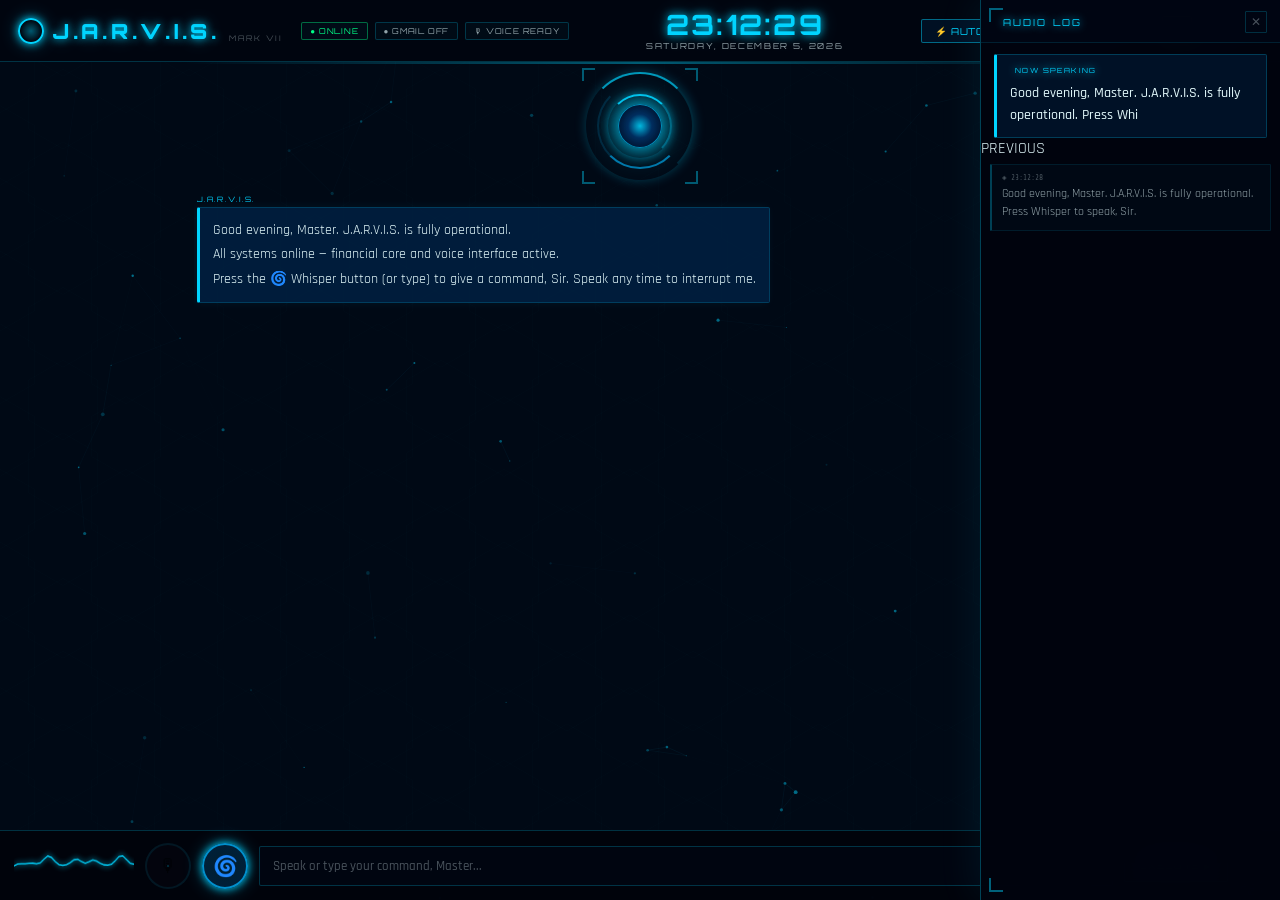
==== public/index.html @ 53404ca1 "JARVIS: institutional AI equity research terminal Voice-first NSE stock analysis on Claude (Opus 4.8" ====
<!DOCTYPE html>
<html lang="en">
<head>
  <meta charset="UTF-8">
  <meta name="viewport" content="width=device-width, initial-scale=1.0">
  <title>J.A.R.V.I.S. — Mark VII</title>
  <link href="https://fonts.googleapis.com/css2?family=Orbitron:wght@400;500;700;900&family=Rajdhani:wght@300;400;500;600;700&family=Share+Tech+Mono&display=swap" rel="stylesheet">
  <link rel="stylesheet" href="styles.css">
</head>
<body>
  <canvas id="bgCanvas"></canvas>

  <div class="jarvis-app">

    <!-- ═══ HEADER ═══ -->
    <header class="hud-header">
      <div class="header-left">
        <div class="logo-block">
          <div class="logo-arc"></div>
          <span class="logo-text">J.A.R.V.I.S.</span>
          <span class="logo-sub">MARK VII</span>
        </div>
        <div class="status-row">
          <span class="status-pill online" id="systemStatus">● ONLINE</span>
          <span class="status-pill" id="gmailPill">● GMAIL OFF</span>
          <span class="status-pill" id="voicePill">🎙 VOICE READY</span>
        </div>
      </div>

      <div class="header-center">
        <div class="clock-block">
          <div class="clock" id="clock">--:--:--</div>
          <div class="date" id="dateDisplay">Loading...</div>
        </div>
      </div>

      <div class="header-right">
        <div class="god-mode-block">
          <div class="god-mode-label">⚡ GOD MODE</div>
          <select id="modelSelector" class="model-select">
            <option value="auto" selected>⚡ AUTO — SMART ROUTE</option>
            <option value="claude-opus-4-7">⬛ OPUS 4.7 — MAX INTEL</option>
            <option value="claude-sonnet-4-6">◆ SONNET 4.6 — CORE</option>
            <option value="claude-haiku-4-5-20251001">▷ HAIKU 4.5 — RAPID FIRE</option>
          </select>
          <div class="model-indicator" id="modelIndicator">AUTO-ROUTING ACTIVE</div>
        </div>
        <div class="header-controls">
          <button class="ctrl-btn" id="voiceToggleBtn" title="Toggle voice output">🔊</button>
          <button class="ctrl-btn" id="audioLogBtn"    title="Audio Log / Speaking History">📜</button>
          <button class="ctrl-btn" id="briefingBtn"    title="Daily Briefing">📋</button>
          <button class="ctrl-btn" id="clearBtn"       title="Clear chat">🗑</button>
        </div>
      </div>
    </header>

    <!-- ═══ MAIN LAYOUT ═══ -->
    <div class="main-layout">

      <!-- LEFT: Gmail / Communications -->
      <aside class="panel left-panel" id="gmailPanel">
        <div class="panel-header">
          <span class="panel-title">✉ COMMUNICATIONS</span>
          <button class="panel-btn" id="gmailConnectBtn">CONNECT</button>
        </div>

        <div class="panel-stats" id="emailStats" style="display:none">
          <div class="stat-item">
            <span class="stat-val" id="unreadCount">0</span>
            <span class="stat-lbl">UNREAD</span>
          </div>
          <div class="stat-item">
            <span class="stat-val" id="priorityCount">0</span>
            <span class="stat-lbl">PRIORITY</span>
          </div>
        </div>

        <div class="panel-body" id="emailList">
          <div class="empty-state">
            <div class="empty-icon">✉</div>
            <div class="empty-title">Gmail Offline</div>
            <div class="empty-sub">Click CONNECT to authorise<br>Gmail access, Master.</div>
          </div>
        </div>

        <div class="panel-footer">
          <button class="footer-btn" id="refreshEmailsBtn" disabled>↻ REFRESH</button>
          <button class="footer-btn accent" id="getDailyBriefBtn" disabled>★ BRIEF ME</button>
        </div>
      </aside>

      <!-- CENTER: Arc Reactor + Chat -->
      <section class="center-hub">

        <!-- Arc Reactor -->
        <div class="arc-reactor" id="arcReactor">
          <div class="arc-ring ring-outer"></div>
          <div class="arc-ring ring-mid"></div>
          <div class="arc-ring ring-inner"></div>
          <div class="arc-core">
            <div class="arc-core-inner">
              <div class="arc-triangle"></div>
            </div>
          </div>
          <!-- Corner HUD decorators -->
          <div class="hud-corner tl"></div>
          <div class="hud-corner tr"></div>
          <div class="hud-corner bl"></div>
          <div class="hud-corner br"></div>
        </div>

        <!-- Scan line overlay -->
        <div class="scanline"></div>

        <!-- Chat messages -->
        <div class="chat-wrap">
          <div class="chat-messages" id="chatMessages"></div>

          <div class="thinking-bar" id="thinkingBar" style="display:none">
            <div class="thinking-dots"><span></span><span></span><span></span></div>
            <span class="thinking-text">Processing, Master...</span>
          </div>
        </div>

      </section>

      <!-- RIGHT: Financial Analysis -->
      <aside class="panel right-panel" id="financialPanel">
        <div class="panel-header">
          <span class="panel-title">📊 FINANCIAL CORE</span>
          <span class="fin-model-badge" id="finModelBadge">OPUS</span>
        </div>

        <div class="fin-tabs">
          <button class="fin-tab active" data-tab="analyze">ANALYZE</button>
          <button class="fin-tab" data-tab="model">MODEL</button>
          <button class="fin-tab" data-tab="report">REPORT</button>
          <button class="fin-tab" data-tab="results">RESULTS</button>
        </div>

        <!-- ANALYZE TAB -->
        <div class="fin-content active" id="tab-analyze">
          <select class="fin-select" id="analysisType">
            <option value="fundamental">Fundamental Analysis</option>
            <option value="technical">Technical Analysis</option>
            <option value="portfolio">Portfolio Analysis</option>
            <option value="dcf">DCF Valuation</option>
            <option value="risk">Risk Assessment</option>
            <option value="earnings">Earnings Analysis</option>
          </select>
          <textarea class="fin-textarea" id="financialInput"
            placeholder="Paste financial data, P&L, balance sheet, earnings, or describe what to analyse...

Example:
Company: Infosys
Revenue FY24: ₹153,670 Cr
Revenue FY23: ₹146,767 Cr
Net Profit FY24: ₹26,248 Cr
EBITDA margin: 24.6%
Current Price: ₹1,420
Market Cap: ₹5.9L Cr"></textarea>
          <div class="fin-model-row">
            <label>Analysis Model:</label>
            <select id="finAnalysisModel" class="fin-select-sm">
              <option value="claude-opus-4-7">OPUS 4.7 (Deep)</option>
              <option value="claude-sonnet-4-6">SONNET 4.6 (Fast)</option>
            </select>
          </div>
          <button class="fin-btn" id="analyzeBtn">⚡ ANALYZE</button>
        </div>

        <!-- MODEL TAB -->
        <div class="fin-content" id="tab-model">
          <select class="fin-select" id="modelType">
            <option value="dcf">DCF Model</option>
            <option value="lbo">LBO Model</option>
            <option value="comps">Comparable Companies</option>
            <option value="portfolio">Portfolio Optimizer</option>
          </select>
          <textarea class="fin-textarea" id="modelInput"
            placeholder="Enter model parameters...

DCF Example:
Revenue: $500M, Growth: 15%/yr (5yr), then 8%
EBITDA Margin: 28%
CapEx: 5% of revenue
Tax Rate: 25%
WACC: 10%
Terminal Growth: 3%

LBO Example:
Enterprise Value: $1.2B, EBITDA: $120M
Debt: 5x EBITDA senior + 1x mez
Hold period: 5 years
Exit multiple: 8x EBITDA"></textarea>
          <div class="fin-model-row">
            <label>Build with:</label>
            <select id="finBuildModel" class="fin-select-sm">
              <option value="claude-opus-4-7">OPUS 4.7 (Deep)</option>
              <option value="claude-sonnet-4-6">SONNET 4.6</option>
            </select>
          </div>
          <button class="fin-btn" id="buildModelBtn">⚡ BUILD MODEL</button>
        </div>

        <!-- REPORT TAB — real market data, no LLM needed -->
        <div class="fin-content" id="tab-report">
          <div class="fin-hint">Live NSE data → Excel model + institutional PDF. No API credits used.</div>
          <input type="text" class="fin-select" id="reportSymbol" placeholder="Stock symbol — e.g. INFY, TCS, RELIANCE" autocomplete="off" />
          <button class="fin-btn" id="genReportBtn">📊 GENERATE REPORT</button>
          <div class="report-status" id="reportStatus" style="display:none"></div>
          <div class="report-result" id="reportResult" style="display:none">
            <div class="report-verdict" id="reportVerdict"></div>
            <div class="report-summary" id="reportSummary"></div>
            <div class="report-downloads">
              <a class="fin-btn dl-btn" id="dlExcel" href="#" download>⬇ EXCEL MODEL</a>
              <a class="fin-btn dl-btn" id="dlPdf" href="#" download>⬇ INSTITUTIONAL PDF</a>
            </div>
          </div>
        </div>

        <!-- RESULTS TAB -->
        <div class="fin-content" id="tab-results">
          <div id="analysisResults" class="results-body">
            <div class="empty-state">
              <div class="empty-icon">📊</div>
              <div class="empty-title">No Analysis Yet</div>
              <div class="empty-sub">Run an analysis or model<br>to see results here.</div>
            </div>
          </div>

          <div class="validation-block" id="validationBlock" style="display:none">
            <div class="val-header">
              <span>🛡 VALIDATION AGENT</span>
              <span class="val-score" id="valScore">—</span>
            </div>
            <div class="val-grid" id="valGrid"></div>
            <div class="val-verdict" id="valVerdict"></div>
          </div>
        </div>

      </aside>
    </div>

    <!-- ═══ VOICE FOOTER ═══ -->
    <footer class="voice-footer">
      <canvas class="viz-canvas" id="vizCanvas" width="200" height="48"></canvas>

      <button class="mic-btn" id="micBtn" title="Click to toggle continuous listening">
        <span class="mic-icon" id="micIcon">🎙</span>
        <div class="mic-ring ring1"></div>
        <div class="mic-ring ring2"></div>
      </button>

      <button class="mic-btn whisper-btn" id="whisperBtn" title="Whisper Flow — click to record, click again to transcribe">
        <span class="mic-icon" id="whisperIcon">🌀</span>
      </button>

      <div class="input-wrap">
        <input type="text" class="message-input" id="messageInput"
          placeholder="Speak or type your command, Master..." autocomplete="off" />
        <div class="input-glow"></div>
      </div>

      <button class="send-btn" id="sendBtn">EXECUTE ▶</button>

      <div class="voice-status" id="voiceStatus">STANDBY</div>
    </footer>

  </div>

  <!-- ═══ SPEAKING SIDEBAR ═══ -->
  <aside class="speaking-sidebar" id="speakingSidebar">

    <div class="sb-header">
      <div class="sb-title-row">
        <div class="sb-wave-bars">
          <span></span><span></span><span></span><span></span><span></span>
        </div>
        <span class="sb-title">AUDIO LOG</span>
      </div>
      <button class="sb-close" id="sidebarClose" title="Close">✕</button>
    </div>

    <!-- Currently speaking block -->
    <div class="sb-now" id="sbNow" style="display:none">
      <div class="sb-now-label">
        <span class="sb-now-dot"></span>NOW SPEAKING
      </div>
      <div class="sb-now-text" id="sbNowText"></div>
      <div class="sb-now-cursor" id="sbCursor"></div>
    </div>

    <!-- History -->
    <div class="sb-history-label" id="sbHistLabel" style="display:none">PREVIOUS</div>
    <div class="sb-history" id="sbHistory"></div>

  </aside>

  <script src="app.js"></script>
</body>
</html>
---- public/styles.css ----
@import url('https://fonts.googleapis.com/css2?family=Orbitron:wght@400;700;900&family=Rajdhani:wght@400;500;600;700&family=Share+Tech+Mono&display=swap');
:root{
  --arc:#00d4ff;--arc2:#0090cc;--arc3:#003366;
  --gold:#ffc107;--red:#cc2200;--red2:#ff4422;--green:#00ff88;--warn:#ff9900;
  --bg:#000915;--bg2:#000c1e;--panel:rgba(0,12,28,.88);
  --border:rgba(0,212,255,.22);--border2:rgba(0,212,255,.45);
  --text:#e0f7fa;--text2:rgba(224,247,250,.65);--text3:rgba(224,247,250,.32);
  --fhud:'Orbitron',sans-serif;--fbody:'Rajdhani',sans-serif;--fmono:'Share Tech Mono',monospace;
  --glow:0 0 8px var(--arc),0 0 20px rgba(0,212,255,.3);
  --glow2:0 0 16px var(--arc),0 0 40px rgba(0,212,255,.25);
}
*,*::before,*::after{box-sizing:border-box;margin:0;padding:0}
html,body{height:100%;overflow:hidden;background:var(--bg)}
body{font-family:var(--fbody);color:var(--text);-webkit-font-smoothing:antialiased}
::-webkit-scrollbar{width:4px}::-webkit-scrollbar-track{background:transparent}
::-webkit-scrollbar-thumb{background:var(--arc3);border-radius:2px}

/* ── Setup ─────────────────────── */
.setup-overlay{position:fixed;inset:0;z-index:1000;background:rgba(0,6,16,.97);display:flex;align-items:center;justify-content:center;backdrop-filter:blur(4px)}
.setup-box{display:flex;flex-direction:column;align-items:center;gap:14px;padding:40px 44px;background:rgba(0,10,24,.9);border:1px solid var(--border2);box-shadow:0 0 60px rgba(0,212,255,.12);max-width:440px;width:90%;position:relative}
.setup-box::before,.setup-box::after{content:'';position:absolute;width:18px;height:18px;border-color:rgba(0,212,255,.5);border-style:solid}
.setup-box::before{top:10px;left:10px;border-width:2px 0 0 2px}
.setup-box::after{bottom:10px;right:10px;border-width:0 2px 2px 0}
.setup-arc-outer{width:72px;height:72px;border-radius:50%;border:2px solid var(--arc);background:radial-gradient(circle,rgba(0,212,255,.35) 0%,transparent 70%);box-shadow:var(--glow2);animation:pulse-core 2.5s ease-in-out infinite;display:flex;align-items:center;justify-content:center}
.setup-arc-inner{width:32px;height:32px;border-radius:50%;border:2px solid var(--arc2);background:radial-gradient(circle,rgba(0,212,255,.7),rgba(0,60,120,.8));box-shadow:var(--glow)}
.setup-logo{font-family:var(--fhud);font-size:1.8rem;font-weight:900;letter-spacing:.2em;color:var(--arc);text-shadow:var(--glow2)}
.setup-sub{font-family:var(--fhud);font-size:.5rem;letter-spacing:.2em;color:var(--text3);text-align:center}
.setup-divider{width:100%;height:1px;background:var(--border)}
.setup-label{font-family:var(--fhud);font-size:.52rem;letter-spacing:.12em;color:var(--text2);text-align:center}
.setup-input{width:100%;background:rgba(0,8,20,.9);border:1px solid var(--border);color:var(--arc);font-family:var(--fmono);font-size:.85rem;padding:10px 14px;outline:none;border-radius:2px;letter-spacing:.06em}
.setup-input:focus{border-color:var(--arc);box-shadow:var(--glow)}
.setup-hint{font-size:.68rem;color:var(--text3);text-align:center;line-height:1.5}
.setup-btn{font-family:var(--fhud);font-size:.65rem;letter-spacing:.2em;padding:12px 32px;background:rgba(0,212,255,.1);border:1px solid var(--border2);color:var(--arc);cursor:pointer;transition:all .25s;width:100%}
.setup-btn:hover{background:rgba(0,212,255,.22);box-shadow:var(--glow2)}
.setup-error{font-family:var(--fhud);font-size:.55rem;letter-spacing:.1em;color:var(--red2);text-align:center}

/* ── Background ────────────────── */
#bgCanvas{position:fixed;inset:0;z-index:0;pointer-events:none}

/* ── App ───────────────────────── */
.jarvis-app{position:relative;z-index:1;height:100vh;display:flex;flex-direction:column;overflow:hidden}

/* ── Header ────────────────────── */
.hud-header{height:62px;flex-shrink:0;display:flex;align-items:center;justify-content:space-between;padding:0 18px;background:rgba(0,6,16,.96);border-bottom:1px solid var(--border);backdrop-filter:blur(12px)}
.header-left{display:flex;align-items:center;gap:18px}
.logo-block{display:flex;align-items:center;gap:9px}
.logo-arc{width:26px;height:26px;border-radius:50%;border:2px solid var(--arc);background:radial-gradient(circle,rgba(0,212,255,.4),transparent 70%);box-shadow:var(--glow);animation:pulse-core 3s ease-in-out infinite}
.logo-text{font-family:var(--fhud);font-size:1.3rem;font-weight:900;letter-spacing:.18em;color:var(--arc);text-shadow:var(--glow)}
.logo-sub{font-family:var(--fhud);font-size:.48rem;letter-spacing:.25em;color:var(--text3);align-self:flex-end;margin-bottom:1px}
.status-row{display:flex;gap:7px}
.status-pill{font-family:var(--fhud);font-size:.5rem;letter-spacing:.1em;padding:3px 8px;border:1px solid var(--border);color:var(--text2);background:rgba(0,212,255,.03);white-space:nowrap;border-radius:2px}
.status-pill.online{color:var(--green);border-color:rgba(0,255,136,.4)}
.header-center{text-align:center}
.clock{font-family:var(--fhud);font-size:1.75rem;font-weight:700;color:var(--arc);text-shadow:var(--glow);letter-spacing:.08em;line-height:1}
.date{font-family:var(--fhud);font-size:.52rem;letter-spacing:.2em;color:var(--text2);margin-top:2px;text-transform:uppercase}
.header-right{display:flex;align-items:center;gap:12px}
.god-mode-block{display:flex;flex-direction:column;align-items:flex-end;gap:2px}
.god-mode-label{font-family:var(--fhud);font-size:.48rem;letter-spacing:.2em;color:var(--gold);text-shadow:0 0 8px var(--gold)}
.model-select{font-family:var(--fhud);font-size:.6rem;letter-spacing:.06em;background:rgba(0,18,38,.9);border:1px solid var(--border2);color:var(--arc);padding:4px 9px;cursor:pointer;outline:none;border-radius:2px}
.model-select option{background:var(--bg2)}
.model-indicator{font-family:var(--fhud);font-size:.43rem;letter-spacing:.15em;color:var(--text3)}
.header-controls{display:flex;gap:5px}
.ctrl-btn{width:30px;height:30px;background:rgba(0,18,38,.8);border:1px solid var(--border);color:var(--text2);font-size:.82rem;cursor:pointer;border-radius:2px;transition:all .2s;display:flex;align-items:center;justify-content:center}
.ctrl-btn:hover{border-color:var(--arc);color:var(--arc);box-shadow:var(--glow)}
.ctrl-btn.active{color:var(--gold);border-color:var(--gold);box-shadow:0 0 8px var(--gold)}

/* ── Layout ────────────────────── */
.main-layout{flex:1;display:grid;grid-template-columns:240px 1fr 280px;overflow:hidden;min-height:0}
.panel{background:var(--panel);border-right:1px solid var(--border);display:flex;flex-direction:column;overflow:hidden;backdrop-filter:blur(8px)}
.right-panel{border-right:none;border-left:1px solid var(--border)}
.panel-header{padding:9px 13px;border-bottom:1px solid var(--border);display:flex;align-items:center;justify-content:space-between;flex-shrink:0;background:rgba(0,8,20,.6)}
.panel-title{font-family:var(--fhud);font-size:.58rem;letter-spacing:.2em;color:var(--arc);text-shadow:var(--glow)}
.panel-body{flex:1;overflow-y:auto;padding:7px;display:flex;flex-direction:column;gap:5px}

/* Quick ops */
.quick-ops{display:grid;grid-template-columns:1fr 1fr;gap:5px;padding:8px}
.qop-btn{font-family:var(--fhud);font-size:.5rem;letter-spacing:.08em;padding:8px 4px;background:rgba(0,212,255,.05);border:1px solid var(--border);color:var(--text2);cursor:pointer;transition:all .2s;text-align:center;border-radius:1px}
.qop-btn:hover{border-color:var(--arc);color:var(--arc);background:rgba(0,212,255,.1);box-shadow:var(--glow)}

/* Mission log items */
.log-item{padding:7px 9px;background:rgba(0,212,255,.03);border:1px solid var(--border);border-left:2px solid var(--arc3);border-radius:1px;flex-shrink:0;cursor:pointer;transition:all .2s}
.log-item:hover{border-left-color:var(--arc);background:rgba(0,212,255,.07)}
.log-item-role{font-family:var(--fhud);font-size:.44rem;letter-spacing:.1em;color:var(--arc);margin-bottom:3px}
.log-item.user .log-item-role{color:var(--gold)}
.log-item-text{font-size:.72rem;color:var(--text2);line-height:1.4;display:-webkit-box;-webkit-line-clamp:2;-webkit-box-orient:vertical;overflow:hidden}
.log-item-time{font-family:var(--fmono);font-size:.5rem;color:var(--text3);margin-top:3px}

/* ── Center ────────────────────── */
.center-hub{display:flex;flex-direction:column;align-items:center;padding:10px 14px;overflow:hidden;position:relative}
.arc-reactor{position:relative;width:108px;height:108px;flex-shrink:0;margin-bottom:10px}
.arc-ring{position:absolute;border-radius:50%;border:2px solid transparent}
.ring-outer{inset:0;border-top-color:rgba(0,212,255,.7);border-right-color:rgba(0,212,255,.15);animation:spin-cw 8s linear infinite;box-shadow:0 0 12px rgba(0,212,255,.25)}
.ring-mid{inset:11px;border-bottom-color:rgba(0,144,204,.8);border-left-color:rgba(0,144,204,.2);animation:spin-ccw 5s linear infinite}
.ring-inner{inset:22px;border-top-color:rgba(0,212,255,.9);border-right-color:rgba(0,212,255,.35);animation:spin-cw 3s linear infinite;box-shadow:0 0 8px rgba(0,212,255,.35)}
.arc-core{position:absolute;inset:32px;background:radial-gradient(circle,rgba(0,212,255,.9) 0%,rgba(0,100,200,.5) 40%,rgba(0,20,60,.8) 100%);border-radius:50%;border:1px solid rgba(0,212,255,.6);box-shadow:0 0 20px var(--arc),0 0 40px rgba(0,212,255,.45),inset 0 0 20px rgba(0,0,0,.5);animation:pulse-core 2s ease-in-out infinite;display:flex;align-items:center;justify-content:center}
.arc-core-inner{width:22px;height:22px;display:flex;align-items:center;justify-content:center}
.arc-tri{width:0;height:0;border-left:7px solid transparent;border-right:7px solid transparent;border-bottom:12px solid rgba(0,212,255,.9);filter:drop-shadow(0 0 5px var(--arc));animation:spin-cw 4s linear infinite}
.hud-corner{position:absolute;width:13px;height:13px;border-color:rgba(0,212,255,.4);border-style:solid}
.hud-corner.tl{top:-4px;left:-4px;border-width:2px 0 0 2px}
.hud-corner.tr{top:-4px;right:-4px;border-width:2px 2px 0 0}
.hud-corner.bl{bottom:-4px;left:-4px;border-width:0 0 2px 2px}
.hud-corner.br{bottom:-4px;right:-4px;border-width:0 2px 2px 0}
.scanline{position:absolute;top:0;left:0;right:0;height:2px;background:linear-gradient(90deg,transparent,rgba(0,212,255,.4),transparent);animation:scanline 6s linear infinite;pointer-events:none;z-index:5}
.chat-wrap{flex:1;display:flex;flex-direction:column;width:100%;min-height:0;overflow:hidden}
.chat-messages{flex:1;overflow-y:auto;padding:5px 3px;display:flex;flex-direction:column;gap:9px;scroll-behavior:smooth}
.msg{max-width:90%;animation:fade-up .3s ease-out}
.msg.jarvis{align-self:flex-start}.msg.user{align-self:flex-end}
.msg-header{font-family:var(--fhud);font-size:.46rem;letter-spacing:.15em;margin-bottom:3px}
.msg.jarvis .msg-header{color:var(--arc)}.msg.user .msg-header{color:var(--gold);text-align:right}
.msg-bubble{padding:9px 13px;border-radius:2px;font-size:.86rem;line-height:1.55}
.msg.jarvis .msg-bubble{background:rgba(0,38,76,.7);border:1px solid rgba(0,212,255,.18);border-left:3px solid var(--arc);color:var(--text);box-shadow:-2px 0 10px rgba(0,212,255,.07)}
.msg.user .msg-bubble{background:rgba(60,15,0,.7);border:1px solid rgba(204,34,0,.22);border-right:3px solid var(--gold);color:#fff3e0;box-shadow:2px 0 10px rgba(255,193,7,.07)}
.msg-bubble h2,.msg-bubble h3{font-family:var(--fhud);font-size:.65rem;letter-spacing:.15em;color:var(--arc);margin:9px 0 4px;text-transform:uppercase}
.msg-bubble strong{color:var(--arc)}.msg-bubble em{color:var(--gold);font-style:normal}
.msg-bubble code{font-family:var(--fmono);font-size:.76rem;background:rgba(0,212,255,.07);padding:1px 4px;color:var(--arc)}
.msg-bubble pre{font-family:var(--fmono);font-size:.68rem;background:rgba(0,6,16,.9);border:1px solid var(--border);padding:8px;overflow-x:auto;margin:5px 0;color:var(--arc)}
.msg-bubble ul,.msg-bubble ol{padding-left:16px;margin:3px 0}
.msg-bubble p{margin:3px 0}
.thinking-bar{display:flex;align-items:center;gap:8px;padding:7px 10px;color:var(--text2);font-family:var(--fhud);font-size:.52rem;letter-spacing:.12em;border-top:1px solid var(--border);flex-shrink:0}
.thinking-dots{display:flex;gap:3px}
.thinking-dots span{width:5px;height:5px;background:var(--arc);border-radius:50%;animation:dot-bounce 1.2s ease-in-out infinite;box-shadow:0 0 5px var(--arc)}
.thinking-dots span:nth-child(2){animation-delay:.2s}.thinking-dots span:nth-child(3){animation-delay:.4s}

/* ── Financial Panel ────────────── */
.fin-badge{font-family:var(--fhud);font-size:.48rem;letter-spacing:.1em;padding:3px 7px;background:rgba(255,193,7,.1);border:1px solid rgba(255,193,7,.4);color:var(--gold)}
.fin-tabs{display:flex;border-bottom:1px solid var(--border);flex-shrink:0}
.fin-tab{flex:1;font-family:var(--fhud);font-size:.5rem;letter-spacing:.12em;padding:7px 4px;background:transparent;border:none;color:var(--text3);cursor:pointer;transition:all .2s;border-bottom:2px solid transparent}
.fin-tab:hover{color:var(--text2)}.fin-tab.active{color:var(--arc);border-bottom-color:var(--arc)}
.fin-content{display:none;flex-direction:column;gap:7px;padding:9px;flex:1;overflow:hidden;min-height:0}
.fin-content.active{display:flex}
.fin-select{font-family:var(--fhud);font-size:.58rem;background:rgba(0,6,18,.9);border:1px solid var(--border);color:var(--text);padding:5px 9px;cursor:pointer;outline:none;width:100%;flex-shrink:0}
.fin-select option{background:var(--bg2)}
.fin-select-sm{font-family:var(--fhud);font-size:.52rem;background:rgba(0,6,18,.9);border:1px solid var(--border);color:var(--arc);padding:3px 5px;cursor:pointer;outline:none;flex:1}
.fin-textarea{flex:1;resize:none;font-family:var(--fmono);font-size:.68rem;line-height:1.5;background:rgba(0,5,14,.8);border:1px solid var(--border);color:var(--text);padding:9px;outline:none;min-height:0;overflow-y:auto}
.fin-textarea:focus{border-color:var(--arc2)}.fin-textarea::placeholder{color:var(--text3);font-size:.63rem}
.fin-model-row{display:flex;align-items:center;gap:7px;flex-shrink:0}
.fin-model-row label{font-family:var(--fhud);font-size:.48rem;letter-spacing:.1em;color:var(--text3);white-space:nowrap}
.fin-btn{font-family:var(--fhud);font-size:.58rem;letter-spacing:.14em;padding:8px;background:rgba(0,212,255,.08);border:1px solid var(--border2);color:var(--arc);cursor:pointer;transition:all .25s;flex-shrink:0;width:100%}
.fin-btn:hover{background:rgba(0,212,255,.18);box-shadow:var(--glow);transform:translateY(-1px)}
.fin-btn:disabled{opacity:.35;cursor:not-allowed;transform:none}
#tab-results{overflow:hidden}
.results-body{flex:1;overflow-y:auto;font-size:.74rem;line-height:1.55;color:var(--text);font-family:var(--fbody);min-height:0}
.results-body h2,.results-body h3{font-family:var(--fhud);font-size:.58rem;letter-spacing:.14em;color:var(--arc);margin:8px 0 4px;text-transform:uppercase;border-bottom:1px solid var(--border);padding-bottom:2px}
.results-body strong{color:var(--gold)}.results-body em{color:var(--arc);font-style:normal}
.results-body pre{font-family:var(--fmono);font-size:.63rem;background:rgba(0,5,14,.9);border:1px solid var(--border);padding:7px;overflow-x:auto;margin:5px 0;color:var(--arc)}
.val-block{border-top:1px solid var(--border);padding:7px;background:rgba(0,3,10,.6);flex-shrink:0}
.val-header{font-family:var(--fhud);font-size:.5rem;letter-spacing:.14em;color:var(--text2);display:flex;justify-content:space-between;align-items:center;margin-bottom:5px}
.val-score{font-size:1rem;font-weight:900;color:var(--green)}.val-score.warn{color:var(--warn)}.val-score.fail{color:var(--red2)}
.val-grid{display:grid;grid-template-columns:1fr 1fr;gap:3px;margin-bottom:5px}
.val-item{padding:3px 5px;border-radius:1px;font-family:var(--fhud);font-size:.44rem;letter-spacing:.07em}
.val-item.pass{background:rgba(0,255,136,.07);border:1px solid rgba(0,255,136,.3);color:var(--green)}
.val-item.warn{background:rgba(255,153,0,.07);border:1px solid rgba(255,153,0,.3);color:var(--warn)}
.val-item.fail{background:rgba(204,34,0,.07);border:1px solid rgba(204,34,0,.3);color:var(--red2)}
.val-verdict{font-family:var(--fhud);font-size:.5rem;letter-spacing:.1em;text-align:center;padding:4px}
.val-verdict.proceed{background:rgba(0,255,136,.07);border:1px solid rgba(0,255,136,.3);color:var(--green)}
.val-verdict.caution{background:rgba(255,153,0,.07);border:1px solid rgba(255,153,0,.3);color:var(--warn)}
.val-verdict.review{background:rgba(204,34,0,.07);border:1px solid rgba(204,34,0,.3);color:var(--red2)}

/* ── Voice Footer ───────────────── */
.voice-footer{height:70px;flex-shrink:0;display:flex;align-items:center;gap:11px;padding:0 14px;background:rgba(0,4,12,.96);border-top:1px solid var(--border);backdrop-filter:blur(12px)}
.viz-canvas{width:120px;height:44px;flex-shrink:0;opacity:.85}
.mic-btn{width:46px;height:46px;position:relative;background:radial-gradient(circle,rgba(0,212,255,.14) 0%,rgba(0,36,72,.85) 100%);border:2px solid var(--arc2);border-radius:50%;cursor:pointer;font-size:1.15rem;display:flex;align-items:center;justify-content:center;transition:all .25s;flex-shrink:0;box-shadow:var(--glow)}
.mic-btn:hover{box-shadow:var(--glow2);transform:scale(1.05)}
.mic-btn.continuous{background:radial-gradient(circle,rgba(0,212,255,.18),rgba(0,28,58,.88));border-color:var(--arc);box-shadow:var(--glow);animation:mic-cont 2.8s ease-in-out infinite}
.mic-btn.hearing{background:radial-gradient(circle,rgba(0,255,136,.24),rgba(0,46,18,.85));border-color:var(--green);box-shadow:0 0 14px var(--green),0 0 30px rgba(0,255,136,.3);animation:none}
.mic-btn.paused{background:rgba(8,8,18,.85);border-color:rgba(0,212,255,.18);box-shadow:none;animation:none;opacity:.5}
.mic-btn.off{background:rgba(8,8,18,.85);border-color:rgba(255,255,255,.08);box-shadow:none;animation:none;opacity:.35}
.mic-ring{position:absolute;border-radius:50%;border:1px solid rgba(0,212,255,.3);animation:mic-exp 2s ease-out infinite;pointer-events:none}
.mic-ring.r1{width:54px;height:54px}.mic-ring.r2{width:68px;height:68px;animation-delay:.8s}
.mic-btn.hearing .mic-ring{border-color:rgba(0,255,136,.4)}
.input-wrap{flex:1;position:relative}
.message-input{width:100%;font-family:var(--fbody);font-size:.9rem;font-weight:500;background:rgba(0,7,18,.85);border:1px solid var(--border);color:var(--text);padding:10px 13px;outline:none;transition:border-color .2s,box-shadow .2s;border-radius:2px}
.message-input:focus{border-color:var(--arc2);box-shadow:0 0 10px rgba(0,212,255,.14)}
.message-input::placeholder{color:var(--text3);font-size:.8rem}
.send-btn{font-family:var(--fhud);font-size:.58rem;letter-spacing:.12em;padding:10px 15px;background:rgba(0,212,255,.1);border:1px solid var(--border2);color:var(--arc);cursor:pointer;transition:all .2s;flex-shrink:0;border-radius:1px}
.send-btn:hover{background:rgba(0,212,255,.2);box-shadow:var(--glow)}
.voice-status{font-family:var(--fhud);font-size:.46rem;letter-spacing:.15em;color:var(--text3);writing-mode:vertical-rl;text-orientation:mixed;flex-shrink:0}

/* ── Empty State ────────────────── */
.empty-state{display:flex;flex-direction:column;align-items:center;justify-content:center;flex:1;padding:18px;text-align:center;opacity:.6}
.empty-icon{font-size:1.8rem;margin-bottom:7px}
.empty-title{font-family:var(--fhud);font-size:.58rem;letter-spacing:.14em;color:var(--text2);margin-bottom:5px}
.empty-sub{font-size:.7rem;color:var(--text3);line-height:1.5}
.loading{display:flex;align-items:center;justify-content:center;padding:20px;gap:8px;color:var(--text2);font-family:var(--fhud);font-size:.5rem;letter-spacing:.12em}
.loading::before{content:'';width:14px;height:14px;border:2px solid var(--arc3);border-top-color:var(--arc);border-radius:50%;animation:spin-cw .8s linear infinite}

/* ── Speaking Sidebar ───────────── */
.speaking-sidebar{position:fixed;top:0;right:0;bottom:0;width:300px;z-index:200;background:rgba(0,4,14,.97);border-left:1px solid rgba(0,212,255,.3);backdrop-filter:blur(20px);display:flex;flex-direction:column;transform:translateX(100%);transition:transform .38s cubic-bezier(.4,0,.2,1);box-shadow:-6px 0 38px rgba(0,212,255,.07);overflow:hidden}
.speaking-sidebar.open{transform:translateX(0)}
.speaking-sidebar::before{content:'';position:absolute;top:8px;left:8px;width:14px;height:14px;border-top:2px solid rgba(0,212,255,.45);border-left:2px solid rgba(0,212,255,.45)}
.speaking-sidebar::after{content:'';position:absolute;bottom:8px;left:8px;width:14px;height:14px;border-bottom:2px solid rgba(0,212,255,.45);border-left:2px solid rgba(0,212,255,.45)}
.sb-header{display:flex;align-items:center;justify-content:space-between;padding:11px 13px 9px;border-bottom:1px solid rgba(0,212,255,.13);flex-shrink:0;background:rgba(0,7,20,.7)}
.sb-title-row{display:flex;align-items:center;gap:9px}
.sb-title{font-family:var(--fhud);font-size:.6rem;letter-spacing:.22em;color:var(--arc);text-shadow:var(--glow)}
.sb-wave{display:flex;align-items:flex-end;gap:2px;height:13px}
.sb-wave span{width:3px;background:var(--arc);border-radius:1px;box-shadow:0 0 4px var(--arc);animation:sb-wave-anim 1.1s ease-in-out infinite}
.sb-wave span:nth-child(1){animation-delay:0s}.sb-wave span:nth-child(2){animation-delay:.15s}.sb-wave span:nth-child(3){animation-delay:.3s}.sb-wave span:nth-child(4){animation-delay:.15s}.sb-wave span:nth-child(5){animation-delay:0s}
.speaking-sidebar:not(.speaking) .sb-wave span{animation:none;height:3px;opacity:.3}
.sb-close{font-size:.72rem;background:transparent;border:1px solid rgba(0,212,255,.2);color:var(--text3);width:22px;height:22px;cursor:pointer;display:flex;align-items:center;justify-content:center;transition:all .2s;border-radius:1px}
.sb-close:hover{color:var(--arc);border-color:var(--arc);box-shadow:var(--glow)}
.sb-now{margin:11px 13px 0;padding:11px 13px;background:rgba(0,28,56,.6);border:1px solid rgba(0,212,255,.23);border-left:3px solid var(--arc);border-radius:2px;flex-shrink:0;animation:sb-now-in .4s ease-out}
.sb-now-label{font-family:var(--fhud);font-size:.44rem;letter-spacing:.2em;color:var(--arc);margin-bottom:7px;display:flex;align-items:center;gap:5px;text-shadow:var(--glow)}
.sb-dot{width:5px;height:5px;background:var(--arc);border-radius:50%;box-shadow:0 0 5px var(--arc);animation:blink 1s step-end infinite}
.sb-now-text{font-family:var(--fbody);font-size:.86rem;font-weight:500;line-height:1.6;color:var(--text);min-height:1.4em}
.sb-cursor{display:inline-block;width:2px;height:.9em;background:var(--arc);margin-left:2px;vertical-align:middle;animation:blink .7s step-end infinite;box-shadow:0 0 5px var(--arc)}
.sb-cursor.done{display:none}
.sb-hist-label{font-family:var(--fhud);font-size:.44rem;letter-spacing:.2em;color:var(--text3);padding:9px 13px 3px;border-top:1px solid rgba(0,212,255,.07);flex-shrink:0;margin-top:7px}
.sb-history{flex:1;overflow-y:auto;padding:5px 9px 14px;display:flex;flex-direction:column;gap:5px}
.sb-item{padding:8px 10px;background:rgba(0,12,26,.6);border:1px solid rgba(0,212,255,.1);border-left:2px solid rgba(0,212,255,.28);border-radius:1px;animation:sb-item-in .3s ease-out;flex-shrink:0}
.sb-item-time{font-family:var(--fmono);font-size:.48rem;color:var(--text3);margin-bottom:3px}
.sb-item-text{font-family:var(--fbody);font-size:.76rem;line-height:1.5;color:var(--text2)}

/* ── Keyframes ──────────────────── */
@keyframes spin-cw{to{transform:rotate(360deg)}}
@keyframes spin-ccw{to{transform:rotate(-360deg)}}
@keyframes pulse-core{0%,100%{box-shadow:0 0 20px var(--arc),0 0 38px rgba(0,212,255,.45),inset 0 0 18px rgba(0,0,0,.5)}50%{box-shadow:0 0 28px var(--arc),0 0 55px rgba(0,212,255,.65),inset 0 0 18px rgba(0,0,0,.3)}}
@keyframes scanline{0%{top:0;opacity:0}5%{opacity:1}95%{opacity:1}100%{top:100%;opacity:0}}
@keyframes dot-bounce{0%,80%,100%{transform:scale(.5);opacity:.4}40%{transform:scale(1.2);opacity:1}}
@keyframes fade-up{from{opacity:0;transform:translateY(8px)}to{opacity:1;transform:translateY(0)}}
@keyframes blink{50%{opacity:0}}
@keyframes mic-cont{0%,100%{box-shadow:0 0 10px var(--arc),0 0 22px rgba(0,212,255,.22)}50%{box-shadow:0 0 16px var(--arc),0 0 38px rgba(0,212,255,.38)}}
@keyframes mic-exp{0%{transform:scale(1);opacity:.4}100%{transform:scale(1.6);opacity:0}}
@keyframes sb-wave-anim{0%,100%{height:3px}50%{height:13px}}
@keyframes sb-now-in{from{opacity:0;transform:translateY(-7px)}to{opacity:1;transform:translateY(0)}}
@keyframes sb-item-in{from{opacity:0;transform:translateX(10px)}to{opacity:1;transform:translateX(0)}}

/* Whisper Flow button */
.whisper-btn .mic-icon{font-size:20px}
.whisper-btn.recording{animation:whisperPulse 1s ease-in-out infinite;box-shadow:0 0 12px var(--red),0 0 28px rgba(204,34,0,.5)}
@keyframes whisperPulse{0%,100%{transform:scale(1)}50%{transform:scale(1.12)}}

/* Equity Report tab */
.fin-hint{font-size:11px;color:var(--text3);margin-bottom:8px;line-height:1.4}
.report-status{font-size:12px;color:var(--arc);padding:10px 0;font-family:var(--fmono)}
.report-result{margin-top:12px}
.report-verdict{font-family:var(--fhud);font-weight:700;font-size:15px;padding:8px 10px;border-radius:6px;margin-bottom:8px;background:rgba(0,212,255,.08);border:1px solid var(--border2);color:var(--arc)}
.report-verdict.v-buy,.report-verdict.v-accumulate{color:var(--green);border-color:rgba(0,255,136,.4);background:rgba(0,255,136,.07)}
.report-verdict.v-reduce,.report-verdict.v-avoid{color:var(--red2);border-color:rgba(255,68,34,.4);background:rgba(255,68,34,.07)}
.report-summary{font-size:12.5px;color:var(--text2);line-height:1.5;white-space:pre-line;margin-bottom:12px}
.report-downloads{display:flex;flex-direction:column;gap:8px}
.dl-btn{text-decoration:none;text-align:center;display:block}

/* Simplified single-column chat — panels removed */
.main-layout{grid-template-columns:1fr !important}
.left-panel,.right-panel{display:none !important}
.center-hub{max-width:920px;margin:0 auto;width:100%}

/* Arc-reactor reactive states — movie-JARVIS feel */
.arc-reactor{transition:filter .3s ease, transform .3s ease}
.arc-reactor.listening{filter:drop-shadow(0 0 14px var(--arc)) drop-shadow(0 0 30px rgba(0,212,255,.5))}
.arc-reactor.listening .ring-outer{animation-duration:3s !important}
.arc-reactor.listening .ring-mid{animation-duration:2s !important}
.arc-reactor.speaking{filter:drop-shadow(0 0 18px var(--gold)) drop-shadow(0 0 42px rgba(255,193,7,.55));transform:scale(1.04)}
.arc-reactor.speaking .arc-core-inner{background:radial-gradient(circle,var(--gold),var(--warn))!important;box-shadow:0 0 26px var(--gold)!important}
.arc-reactor.speaking .ring-outer,.arc-reactor.speaking .ring-mid,.arc-reactor.speaking .ring-inner{border-color:var(--gold)!important;animation-duration:1.1s !important}
.arc-reactor.speaking .arc-triangle{border-bottom-color:#1a1000 !important}
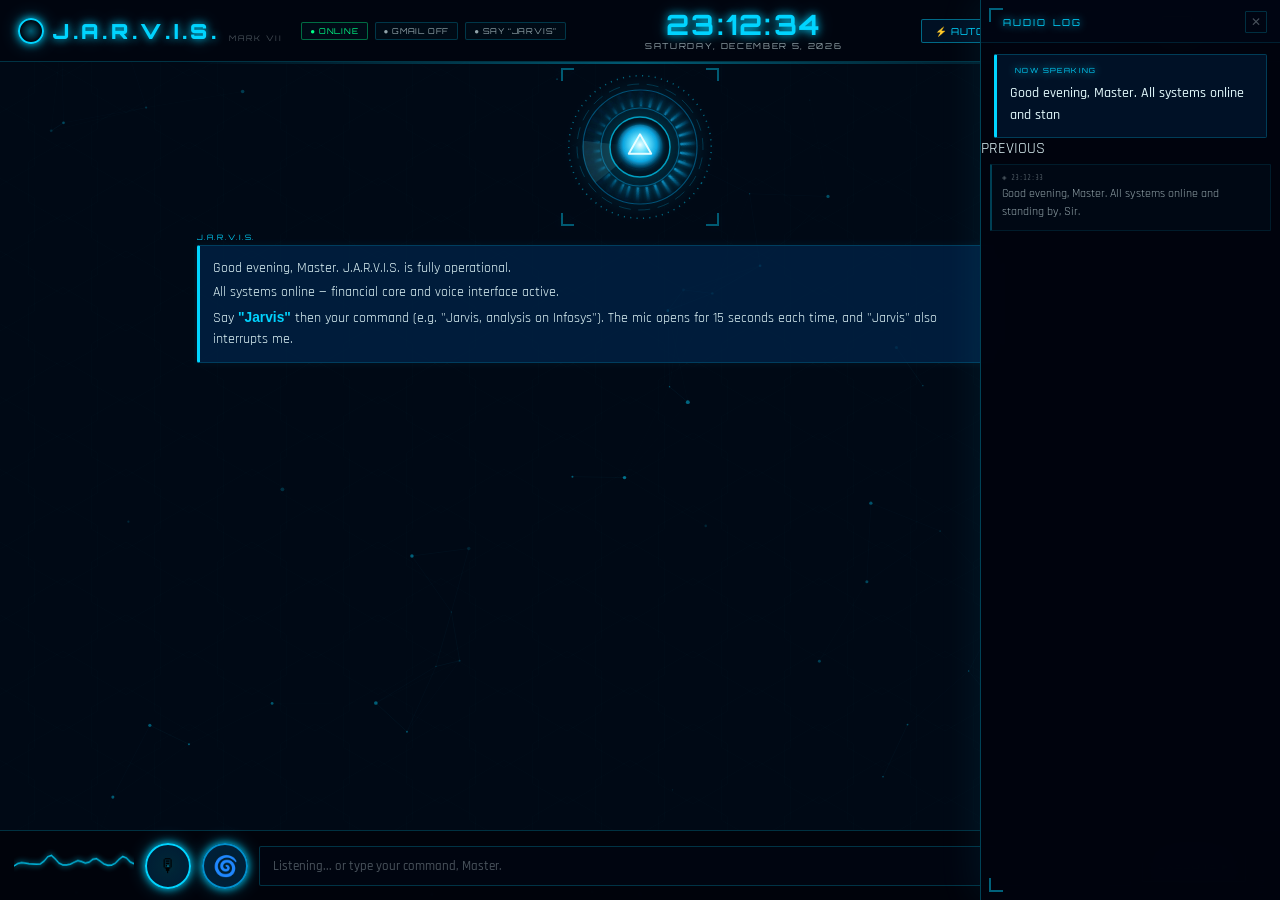
==== commit a3d21592: "Institutional pipeline v2: wake-word voice, triangulated model, SOTP/comps/football field - Voice: "" ====
--- a/public/index.html
+++ b/public/index.html
@@ -92,16 +92,49 @@
       <!-- CENTER: Arc Reactor + Chat -->
       <section class="center-hub">
 
-        <!-- Arc Reactor -->
+        <!-- Arc Reactor (original SVG — Iron Man Mark reactor) -->
         <div class="arc-reactor" id="arcReactor">
-          <div class="arc-ring ring-outer"></div>
-          <div class="arc-ring ring-mid"></div>
-          <div class="arc-ring ring-inner"></div>
-          <div class="arc-core">
-            <div class="arc-core-inner">
-              <div class="arc-triangle"></div>
-            </div>
-          </div>
+          <svg class="reactor" viewBox="0 0 200 200" xmlns="http://www.w3.org/2000/svg">
+            <defs>
+              <radialGradient id="coreGrad" cx="50%" cy="45%" r="55%">
+                <stop offset="0%"  stop-color="#f2ffff"/>
+                <stop offset="30%" stop-color="#6fe4ff"/>
+                <stop offset="68%" stop-color="#0aa6e0"/>
+                <stop offset="100%" stop-color="#021c30"/>
+              </radialGradient>
+              <filter id="reGlow" x="-60%" y="-60%" width="220%" height="220%">
+                <feGaussianBlur stdDeviation="2.6" result="b"/>
+                <feMerge><feMergeNode in="b"/><feMergeNode in="SourceGraphic"/></feMerge>
+              </filter>
+            </defs>
+
+            <!-- outer ticked ring -->
+            <circle cx="100" cy="100" r="95" fill="none" stroke="rgba(0,212,255,.45)" stroke-width="2" stroke-dasharray="1.5 7">
+              <animateTransform attributeName="transform" type="rotate" from="0 100 100" to="360 100 100" dur="26s" repeatCount="indefinite"/>
+            </circle>
+            <!-- technical ring -->
+            <circle cx="100" cy="100" r="84" fill="none" stroke="rgba(0,180,230,.30)" stroke-width="1" stroke-dasharray="16 10">
+              <animateTransform attributeName="transform" type="rotate" from="360 100 100" to="0 100 100" dur="18s" repeatCount="indefinite"/>
+            </circle>
+            <!-- coil frame rings -->
+            <circle cx="100" cy="100" r="76" fill="none" stroke="rgba(0,150,210,.5)" stroke-width="1.5"/>
+            <circle cx="100" cy="100" r="52" fill="none" stroke="rgba(0,150,210,.5)" stroke-width="1.5"/>
+            <!-- signature coil ring -->
+            <circle class="re-coils" cx="100" cy="100" r="64" fill="none" stroke="url(#coreGrad)" stroke-width="20"
+                    stroke-dasharray="3.6 9.9" opacity=".9" filter="url(#reGlow)">
+              <animateTransform attributeName="transform" type="rotate" from="0 100 100" to="360 100 100" dur="7s" repeatCount="indefinite"/>
+            </circle>
+            <!-- rotating scanner sweep -->
+            <path d="M100 100 L100 24 A76 76 0 0 1 154 46 Z" fill="rgba(120,235,255,.12)">
+              <animateTransform attributeName="transform" type="rotate" from="0 100 100" to="360 100 100" dur="3.4s" repeatCount="indefinite"/>
+            </path>
+            <!-- inner bezel -->
+            <circle cx="100" cy="100" r="40" fill="rgba(0,10,24,.7)" stroke="rgba(0,212,255,.7)" stroke-width="2"/>
+            <!-- glowing core -->
+            <circle class="re-core" cx="100" cy="100" r="30" fill="url(#coreGrad)" filter="url(#reGlow)"/>
+            <!-- Mark triangle -->
+            <polygon class="re-tri" points="100,83 115,109 85,109" fill="none" stroke="#f2ffff" stroke-width="2.5" stroke-linejoin="round" opacity=".92"/>
+          </svg>
           <!-- Corner HUD decorators -->
           <div class="hud-corner tl"></div>
           <div class="hud-corner tr"></div>
--- a/public/styles.css
+++ b/public/styles.css
@@ -245,12 +245,18 @@
 .left-panel,.right-panel{display:none !important}
 .center-hub{max-width:920px;margin:0 auto;width:100%}
 
-/* Arc-reactor reactive states — movie-JARVIS feel */
-.arc-reactor{transition:filter .3s ease, transform .3s ease}
-.arc-reactor.listening{filter:drop-shadow(0 0 14px var(--arc)) drop-shadow(0 0 30px rgba(0,212,255,.5))}
-.arc-reactor.listening .ring-outer{animation-duration:3s !important}
-.arc-reactor.listening .ring-mid{animation-duration:2s !important}
-.arc-reactor.speaking{filter:drop-shadow(0 0 18px var(--gold)) drop-shadow(0 0 42px rgba(255,193,7,.55));transform:scale(1.04)}
-.arc-reactor.speaking .arc-core-inner{background:radial-gradient(circle,var(--gold),var(--warn))!important;box-shadow:0 0 26px var(--gold)!important}
-.arc-reactor.speaking .ring-outer,.arc-reactor.speaking .ring-mid,.arc-reactor.speaking .ring-inner{border-color:var(--gold)!important;animation-duration:1.1s !important}
-.arc-reactor.speaking .arc-triangle{border-bottom-color:#1a1000 !important}
+/* ── SVG Arc Reactor ── */
+.arc-reactor{position:relative;width:150px;height:150px;flex-shrink:0;margin-bottom:6px;transition:filter .35s ease, transform .35s ease}
+.reactor{width:100%;height:100%;overflow:visible;display:block}
+.re-core{animation:reCorePulse 2.4s ease-in-out infinite;transform-box:fill-box;transform-origin:center}
+.re-tri{animation:reTriPulse 2.4s ease-in-out infinite}
+@keyframes reCorePulse{0%,100%{opacity:.9;transform:scale(1)}50%{opacity:1;transform:scale(1.06)}}
+@keyframes reTriPulse{0%,100%{opacity:.75}50%{opacity:1}}
+.arc-reactor{filter:drop-shadow(0 0 10px rgba(0,212,255,.35))}
+
+/* reactive states */
+.arc-reactor.listening{filter:drop-shadow(0 0 16px var(--arc)) drop-shadow(0 0 34px rgba(0,212,255,.55))}
+.arc-reactor.speaking{transform:scale(1.05);filter:drop-shadow(0 0 20px var(--gold)) drop-shadow(0 0 46px rgba(255,193,7,.5))}
+.arc-reactor.speaking .re-coils{stroke:var(--gold)!important}
+.arc-reactor.speaking .re-core{filter:url(#reGlow) saturate(1.6) hue-rotate(-32deg)}
+.arc-reactor.speaking .re-tri{stroke:#241500!important}
